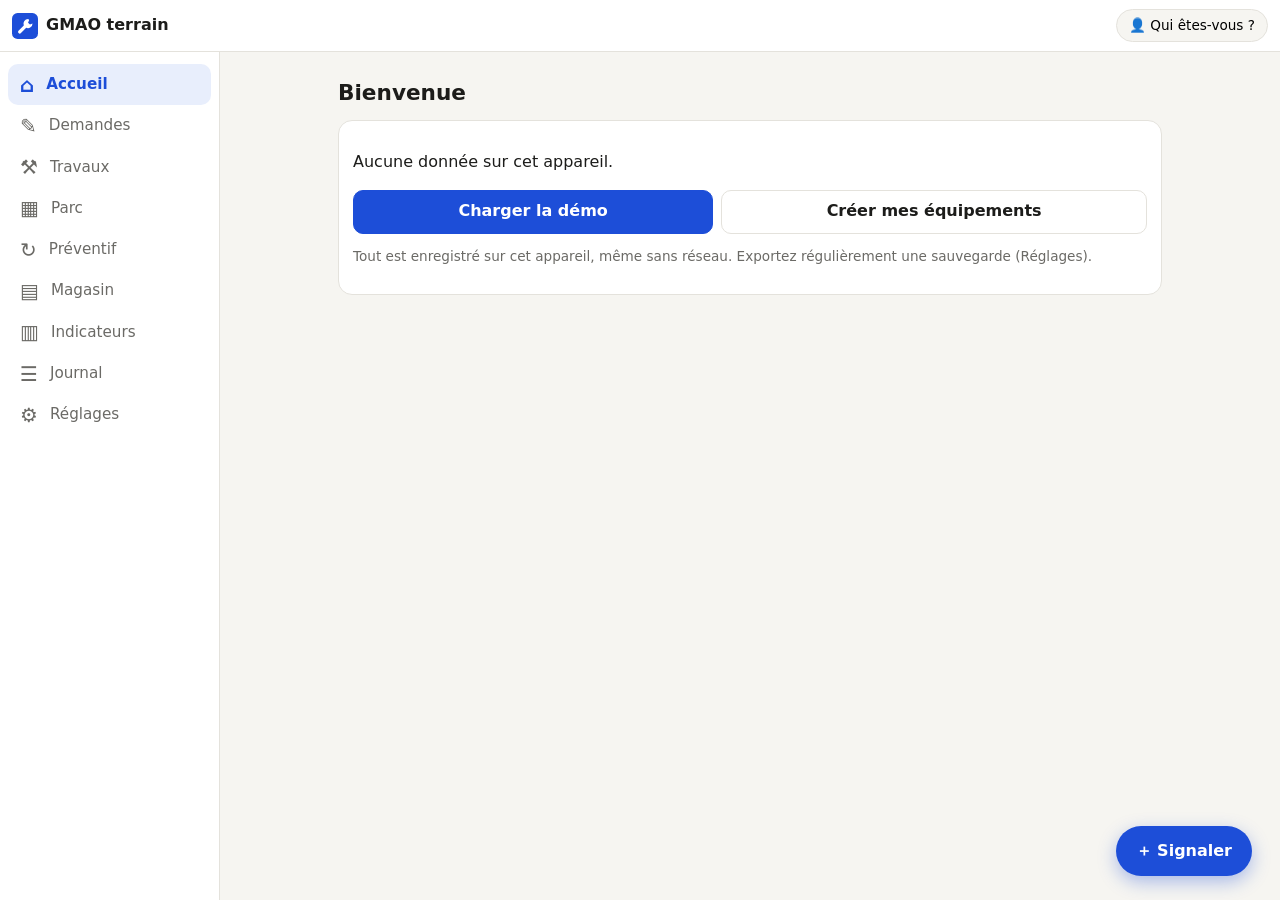
==== index.html @ 7b44b562 "Volet C · C3 : seuils et « À réapprovisionner » - Fiche article : seuils par site (repère provisoire" ====
<!DOCTYPE html>
<html lang="fr">
<head>
  <meta charset="utf-8">
  <meta name="viewport" content="width=device-width, initial-scale=1, viewport-fit=cover">
  <meta name="theme-color" content="#1d4ed8">
  <title>GMAO terrain</title>
  <link rel="manifest" href="manifest.webmanifest">
  <link rel="icon" href="icon.svg" type="image/svg+xml">
  <link rel="apple-touch-icon" href="icon.svg">
  <link rel="stylesheet" href="css/app.css">
</head>
<body>
  <header class="top">
    <a href="#/accueil" class="brand"><img src="icon.svg" alt="" width="26" height="26"> <span class="brand-txt">GMAO terrain</span></a>
    <button id="site" class="site hidden" data-act="site" type="button"></button>
    <span id="net" class="net"></span>
    <button id="sync" class="sync hidden" data-act="sync-ouvrir" type="button"></button>
    <button id="who" class="who" data-act="who" type="button"></button>
  </header>

  <nav class="tabs" aria-label="Navigation principale">
    <a href="#/accueil" data-tab="accueil"><span class="ic">⌂</span>Accueil</a>
    <a href="#/demandes" data-tab="demandes"><span class="ic">✎</span>Demandes</a>
    <a href="#/ots" data-tab="ots"><span class="ic">⚒</span>Travaux</a>
    <a href="#/parc" data-tab="parc"><span class="ic">▦</span>Parc</a>
    <a href="#/plus" data-tab="plus" class="only-mobile"><span class="ic">≡</span>Plus</a>
    <a href="#/preventif" data-tab="preventif" class="only-desktop"><span class="ic">↻</span>Préventif</a>
    <a href="#/magasin" data-tab="magasin" class="only-desktop"><span class="ic">▤</span>Magasin</a>
    <a href="#/indicateurs" data-tab="indicateurs" class="only-desktop"><span class="ic">▥</span>Indicateurs</a>
    <a href="#/journal" data-tab="journal" class="only-desktop"><span class="ic">☰</span>Journal</a>
    <a href="#/reglages" data-tab="reglages" class="only-desktop"><span class="ic">⚙</span>Réglages</a>
  </nav>

  <main id="view" tabindex="-1"><p class="muted pad">Chargement…</p></main>

  <a href="#/signaler" class="fab" id="fab">＋ Signaler</a>
  <div id="toast" role="status" aria-live="polite"></div>

  <script src="js/store.js"></script>
  <script src="js/sync.js"></script>
  <script src="js/calculs.js"></script>
  <script src="js/qr.js"></script>
  <script src="js/app.js"></script>
  <script src="js/vues/magasin.js"></script>
  <script src="js/vues/reappro.js"></script>
</body>
</html>
---- css/app.css ----
:root {
  --bg: #f6f5f1; --card: #fff; --ink: #1c1c1a; --muted: #6b6a66; --line: #e4e2dc;
  --blue: #1d4ed8; --blue-soft: #e8eefc; --red: #c2410c; --red-soft: #fdece4;
  --amber: #a16207; --amber-soft: #fbf3dc; --green: #15803d; --green-soft: #e3f4e8;
  --radius: 14px; --tabs-h: 62px; --top-h: 52px;
  --safe-b: env(safe-area-inset-bottom, 0px);
}
* { box-sizing: border-box; }
html { -webkit-text-size-adjust: 100%; }
body {
  margin: 0; background: var(--bg); color: var(--ink);
  font: 16px/1.4 system-ui, -apple-system, "Segoe UI", Roboto, sans-serif;
  padding: var(--top-h) 0 calc(var(--tabs-h) + var(--safe-b) + 76px);
}
a { color: var(--blue); text-decoration: none; }
h1 { font-size: 1.35rem; margin: 4px 0 12px; }
h2 { font-size: 1.02rem; margin: 22px 0 8px; }
h3 { font-size: 1.05rem; margin: 0 0 12px; }
.muted { color: var(--muted); }
.small { font-size: .85rem; }
.pad { padding: 16px; }
.row { display: flex; gap: 8px; align-items: center; flex-wrap: wrap; }
.grow { flex: 1; }
.right { margin-left: auto; }
.hidden { display: none !important; }

/* barre haute */
.top {
  position: fixed; inset: 0 0 auto 0; height: var(--top-h); z-index: 20;
  display: flex; align-items: center; gap: 10px; padding: 0 12px;
  background: var(--card); border-bottom: 1px solid var(--line);
}
.brand { display: flex; align-items: center; gap: 8px; font-weight: 700; color: var(--ink); }
.site { border: 1px solid var(--line); background: var(--blue-soft); color: var(--blue); border-radius: 99px; padding: 5px 10px;
  font: inherit; font-size: .8rem; font-weight: 600; max-width: 34vw; overflow: hidden; text-overflow: ellipsis; white-space: nowrap; cursor: pointer; }
@media (max-width: 520px) { .brand-txt { display: none; } }
.net { font-size: .75rem; padding: 3px 8px; border-radius: 99px; background: var(--green-soft); color: var(--green); }
.net.off { background: var(--amber-soft); color: var(--amber); }
.who {
  margin-left: auto; border: 1px solid var(--line); background: var(--bg); border-radius: 99px;
  padding: 6px 12px; font: inherit; font-size: .85rem; max-width: 46vw; overflow: hidden; text-overflow: ellipsis; white-space: nowrap;
}

/* navigation */
.tabs {
  position: fixed; inset: auto 0 0 0; z-index: 20; display: flex;
  height: calc(var(--tabs-h) + var(--safe-b)); padding-bottom: var(--safe-b);
  background: var(--card); border-top: 1px solid var(--line);
}
.tabs a {
  flex: 1; display: flex; flex-direction: column; align-items: center; justify-content: center;
  gap: 2px; font-size: .72rem; color: var(--muted);
}
.tabs a .ic { font-size: 1.25rem; line-height: 1; }
.tabs a.on { color: var(--blue); font-weight: 600; }
.only-desktop { display: none !important; }

main { max-width: 880px; margin: 0 auto; padding: 14px 14px 0; outline: none; }

.fab {
  position: fixed; right: 16px; bottom: calc(var(--tabs-h) + var(--safe-b) + 14px); z-index: 19;
  background: var(--blue); color: #fff; font-weight: 700; padding: 14px 20px; border-radius: 99px;
  box-shadow: 0 6px 18px rgba(29, 78, 216, .35);
}

@media (min-width: 900px) {
  body { padding: var(--top-h) 0 40px 220px; }
  .tabs {
    inset: var(--top-h) auto 0 0; width: 220px; height: auto; flex-direction: column;
    border-top: 0; border-right: 1px solid var(--line); padding: 12px 8px;
  }
  .tabs a { flex: none; flex-direction: row; justify-content: flex-start; gap: 12px; font-size: .95rem; padding: 10px 12px; border-radius: 10px; }
  .tabs a.on { background: var(--blue-soft); }
  .only-mobile { display: none !important; }
  .only-desktop { display: flex !important; }
  main { padding: 22px 28px 0; }
  .fab { bottom: 24px; right: 28px; }
}

/* cartes et listes */
.card { background: var(--card); border: 1px solid var(--line); border-radius: var(--radius); padding: 14px; margin-bottom: 10px; }
a.card, .card.link { display: block; color: inherit; }
a.card:active { background: #fafaf8; }
.card .t { font-weight: 650; }
.card .s { color: var(--muted); font-size: .88rem; margin-top: 3px; }
.list-empty { padding: 18px; text-align: center; color: var(--muted); border: 1px dashed var(--line); border-radius: var(--radius); }

.tiles { display: grid; grid-template-columns: repeat(2, 1fr); gap: 10px; }
@media (min-width: 640px) { .tiles { grid-template-columns: repeat(4, 1fr); } }
.tile { background: var(--card); border: 1px solid var(--line); border-radius: var(--radius); padding: 12px 14px; color: inherit; display: block; }
.tile b { display: block; font-size: 1.6rem; }
.tile span { font-size: .85rem; color: var(--muted); }
.tile.red b { color: var(--red); } .tile.amber b { color: var(--amber); } .tile.blue b { color: var(--blue); }

.badge { display: inline-block; font-size: .74rem; font-weight: 600; padding: 2px 8px; border-radius: 99px; border: 1px solid var(--line); background: var(--bg); white-space: nowrap; }
.badge.red { background: var(--red-soft); color: var(--red); border-color: transparent; }
.badge.amber { background: var(--amber-soft); color: var(--amber); border-color: transparent; }
.badge.green { background: var(--green-soft); color: var(--green); border-color: transparent; }
.badge.blue { background: var(--blue-soft); color: var(--blue); border-color: transparent; }
.dot { display: inline-block; width: 10px; height: 10px; border-radius: 50%; background: var(--green); flex: none; }
.dot.indisponible { background: var(--red); } .dot.degrade, .dot.anomalie { background: #d97706; } .dot.inconnu { background: #9ca3af; }

dl.kv { display: grid; grid-template-columns: max-content 1fr; gap: 6px 14px; margin: 0; font-size: .93rem; }
dl.kv dt { color: var(--muted); } dl.kv dd { margin: 0; }

/* boutons */
.btn {
  display: inline-flex; align-items: center; justify-content: center; gap: 6px;
  min-height: 44px; padding: 0 16px; border-radius: 10px; border: 1px solid var(--line);
  background: var(--card); color: var(--ink); font: inherit; font-weight: 600; cursor: pointer;
}
.btn.primary { background: var(--blue); border-color: var(--blue); color: #fff; }
.btn.danger { color: var(--red); }
.btn.ghost { background: transparent; }
.btn.sm { min-height: 34px; padding: 0 12px; font-size: .88rem; }
.btn.block { width: 100%; }
.btn:disabled { opacity: .5; }
.actions { display: flex; gap: 8px; flex-wrap: wrap; margin: 12px 0; }
.actions .btn { flex: 1 1 auto; }

/* formulaires */
label.f { display: block; margin: 14px 0 6px; font-weight: 600; font-size: .92rem; }
label.f .opt { font-weight: 400; color: var(--muted); }
input[type=text], input[type=search], input[type=number], input[type=date], input[type=datetime-local],
input[type=email], input[type=password], input[type=url], input[type=tel], select, textarea {
  width: 100%; min-height: 46px; padding: 10px 12px; border: 1px solid var(--line); border-radius: 10px;
  background: #fff; font: inherit; color: inherit;
}
textarea { min-height: 84px; resize: vertical; }
input:focus, select:focus, textarea:focus { outline: 2px solid var(--blue); outline-offset: -1px; }

.chips { display: flex; flex-wrap: wrap; gap: 8px; }
.chip { position: relative; }
.chip input { position: absolute; opacity: 0; pointer-events: none; }
.chip span {
  display: inline-block; padding: 9px 14px; min-height: 40px; border-radius: 99px;
  border: 1px solid var(--line); background: #fff; cursor: pointer; font-size: .92rem; user-select: none;
}
.chip input:checked + span { background: var(--blue); border-color: var(--blue); color: #fff; }
.chip input:focus-visible + span { outline: 2px solid var(--blue); outline-offset: 2px; }
.chip.indisponible input:checked + span { background: var(--red); border-color: var(--red); }
.chip.degrade input:checked + span, .chip.anomalie input:checked + span { background: #d97706; border-color: #d97706; }

.check { display: flex; gap: 10px; align-items: center; padding: 12px; border: 1px solid var(--line); border-radius: 10px; background: #fff; margin-top: 14px; font-weight: 600; }
.check input { width: 22px; height: 22px; }

details.more { margin-top: 14px; border: 1px solid var(--line); border-radius: 10px; background: #fff; padding: 0 12px; }
details.more summary { padding: 12px 0; cursor: pointer; font-weight: 600; }
details.more[open] { padding-bottom: 12px; }

.picker-results { display: grid; gap: 6px; margin-top: 8px; }
.picker-results button { text-align: left; padding: 10px 12px; border: 1px solid var(--line); border-radius: 10px; background: #fff; font: inherit; cursor: pointer; }
.picked { display: flex; align-items: center; gap: 10px; padding: 12px; border-radius: 10px; background: var(--blue-soft); }

.warn { background: var(--amber-soft); color: #713f12; border-radius: 10px; padding: 10px 12px; font-size: .9rem; margin-top: 10px; }
.info { background: var(--blue-soft); color: #1e3a8a; border-radius: 10px; padding: 10px 12px; font-size: .9rem; }

.sticky-save { position: sticky; bottom: calc(var(--tabs-h) + var(--safe-b) + 8px); margin-top: 18px; }
@media (min-width: 900px) { .sticky-save { bottom: 16px; } }

/* listes internes */
.lines { list-style: none; margin: 0; padding: 0; }
.lines li { display: flex; gap: 8px; align-items: center; padding: 10px 0; border-top: 1px solid var(--line); }
.lines li:first-child { border-top: 0; }
.lines li.off { color: var(--muted); text-decoration: line-through; }

.bar { height: 10px; border-radius: 99px; background: var(--blue); min-width: 4px; }
.barrow { display: grid; grid-template-columns: 130px 1fr 40px; gap: 10px; align-items: center; font-size: .9rem; margin: 6px 0; }

.journal-item { font-size: .86rem; padding: 8px 0; border-top: 1px solid var(--line); }
.journal-item code { background: var(--bg); padding: 0 4px; border-radius: 4px; }

.seg { display: flex; gap: 6px; overflow-x: auto; padding-bottom: 4px; margin-bottom: 10px; }
.seg a { white-space: nowrap; padding: 7px 13px; border-radius: 99px; border: 1px solid var(--line); background: #fff; color: var(--ink); font-size: .9rem; }
.seg a.on { background: var(--ink); color: #fff; border-color: var(--ink); }

/* fenêtres (bas d'écran sur mobile) */
dialog.sheet {
  border: 0; padding: 0; width: 100%; max-width: 560px; max-height: 92vh; border-radius: 18px 18px 0 0;
  margin: auto auto 0; background: var(--card); color: var(--ink);
}
dialog.sheet::backdrop { background: rgba(0, 0, 0, .35); }
dialog.sheet form { padding: 18px 16px calc(16px + var(--safe-b)); overflow-y: auto; max-height: 92vh; }
dialog.sheet .sheet-actions { display: flex; gap: 8px; margin-top: 18px; }
dialog.sheet .sheet-actions .btn { flex: 1; }
@media (min-width: 640px) { dialog.sheet { margin: auto; border-radius: 18px; } }

#toast {
  position: fixed; left: 50%; transform: translateX(-50%); bottom: calc(var(--tabs-h) + var(--safe-b) + 80px);
  background: var(--ink); color: #fff; padding: 10px 16px; border-radius: 10px; font-size: .92rem;
  opacity: 0; pointer-events: none; transition: opacity .2s; z-index: 50; max-width: 90vw;
}
#toast.show { opacity: 1; }

video.scan { width: 100%; border-radius: 10px; background: #000; }

/* photos */
.thumbs { display: flex; flex-wrap: wrap; gap: 8px; margin-bottom: 8px; }
.thumbs:empty { display: none; }
.thumbs button { position: relative; padding: 0; border: 0; background: none; cursor: pointer; }
.thumbs img { width: 76px; height: 76px; object-fit: cover; border-radius: 10px; display: block; border: 1px solid var(--line); }
.thumbs .rm { position: absolute; top: -6px; right: -6px; width: 22px; height: 22px; border-radius: 50%; background: var(--ink); color: #fff; font-size: 14px; line-height: 22px; text-align: center; }

/* planche de QR codes */
.qr-grid { display: grid; grid-template-columns: repeat(auto-fill, minmax(260px, 1fr)); gap: 10px; margin-top: 14px; }
.qr-label { display: flex; gap: 10px; align-items: center; background: #fff; border: 1px dashed #bbb; border-radius: 10px; padding: 8px; break-inside: avoid; }
.qr-label svg { flex: none; }
@media print {
  body { padding: 0 !important; background: #fff; }
  .top, .tabs, .fab, #toast, .no-print { display: none !important; }
  main { max-width: none; padding: 0; }
  .qr-grid { grid-template-columns: repeat(3, 1fr); gap: 4mm; margin: 0; }
  .qr-label { border-color: #999; page-break-inside: avoid; }
}

/* voyant de synchronisation */
.sync { border: 0; border-radius: 99px; padding: 4px 10px; font: inherit; font-size: .75rem; background: var(--bg); color: var(--muted); cursor: pointer; white-space: nowrap; }
.sync.ok { background: var(--green-soft); color: var(--green); }
.sync.wait { background: var(--amber-soft); color: var(--amber); }
.sync.err { background: var(--red-soft); color: var(--red); }

.maj { position: fixed; left: 50%; transform: translateX(-50%); top: calc(var(--top-h) + 8px); z-index: 60; display: flex; gap: 10px; align-items: center; width: max-content; max-width: 92vw; white-space: nowrap;
  background: var(--ink); color: #fff; padding: 8px 8px 8px 14px; border-radius: 12px; font-size: .9rem; box-shadow: 0 6px 18px rgba(0,0,0,.2); }
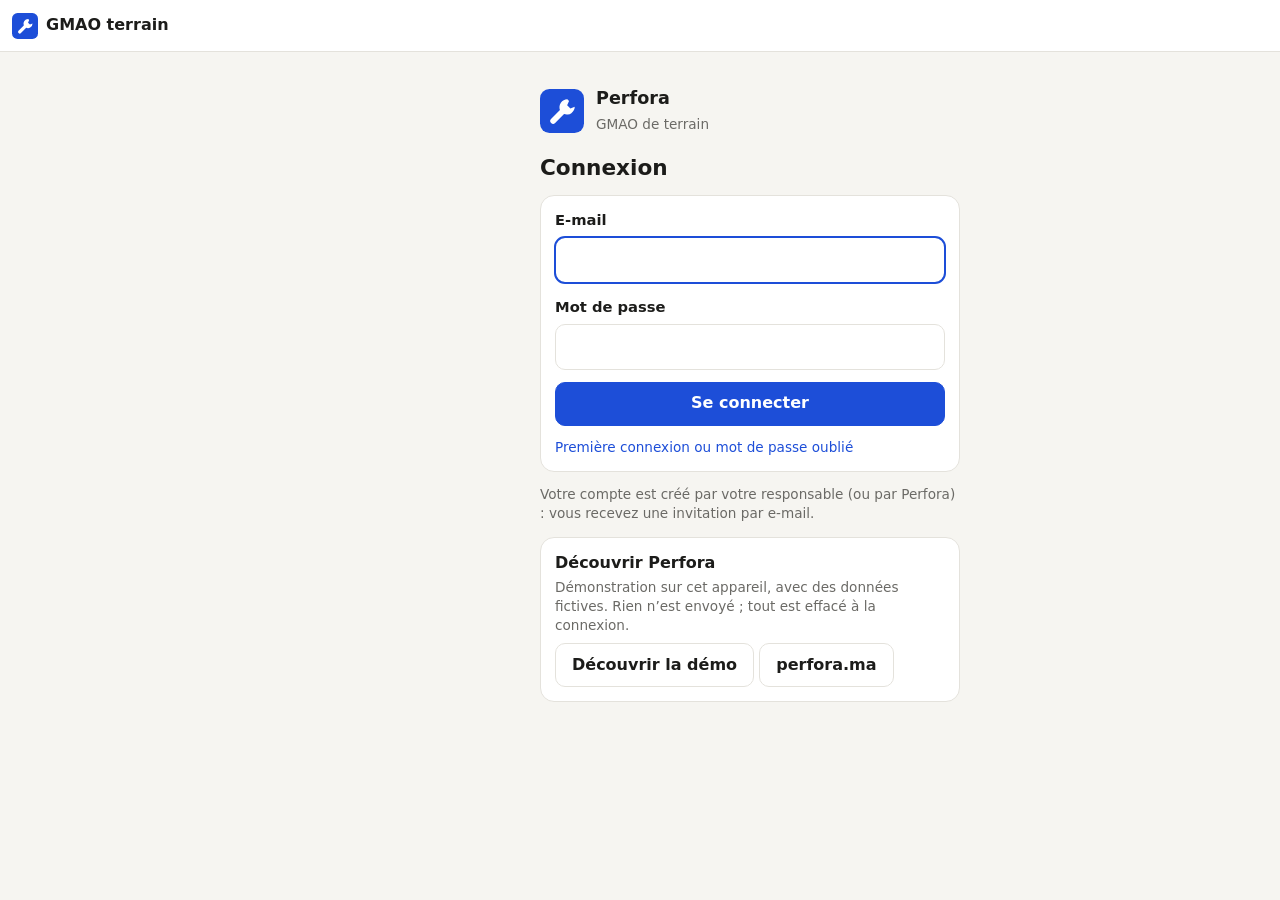
==== commit b7621067: "v32 : D3 énergie sur le terrain — compteurs (ressources et équipements), QR, relevés à faire, saisie" ====
--- a/index.html
+++ b/index.html
@@ -44,5 +44,8 @@
   <script src="js/app.js"></script>
   <script src="js/vues/magasin.js"></script>
   <script src="js/vues/reappro.js"></script>
+  <script src="js/vues/achats.js"></script>
+  <script src="js/vues/mise_en_service.js"></script>
+  <script src="js/vues/compteurs.js"></script>
 </body>
 </html>
--- a/css/app.css
+++ b/css/app.css
@@ -221,3 +221,14 @@
 
 .maj { position: fixed; left: 50%; transform: translateX(-50%); top: calc(var(--top-h) + 8px); z-index: 60; display: flex; gap: 10px; align-items: center; width: max-content; max-width: 92vw; white-space: nowrap;
   background: var(--ink); color: #fff; padding: 8px 8px 8px 14px; border-radius: 12px; font-size: .9rem; box-shadow: 0 6px 18px rgba(0,0,0,.2); }
+
+/* Écran de connexion : ni onglets, ni bouton Signaler, ni voyants */
+body.ecran-connexion .tabs, body.ecran-connexion #fab, body.ecran-connexion #sync, body.ecran-connexion #site, body.ecran-connexion #who { display: none !important; }
+body.ecran-connexion { padding-bottom: 24px; }
+.connexion { max-width: 420px; margin: 0 auto; }
+.connexion-marque { display: flex; gap: 12px; align-items: center; margin: 12px 0 18px; font-size: 1.1rem; }
+.btn.block { width: 100%; }
+
+/* Fichiers joints : vignette en cours de chargement ou absente hors ligne */
+.thumbs img.attente { background: var(--line); min-height: 64px; }
+.thumbs img.absente { background: var(--bg); outline: 1px dashed var(--line); }
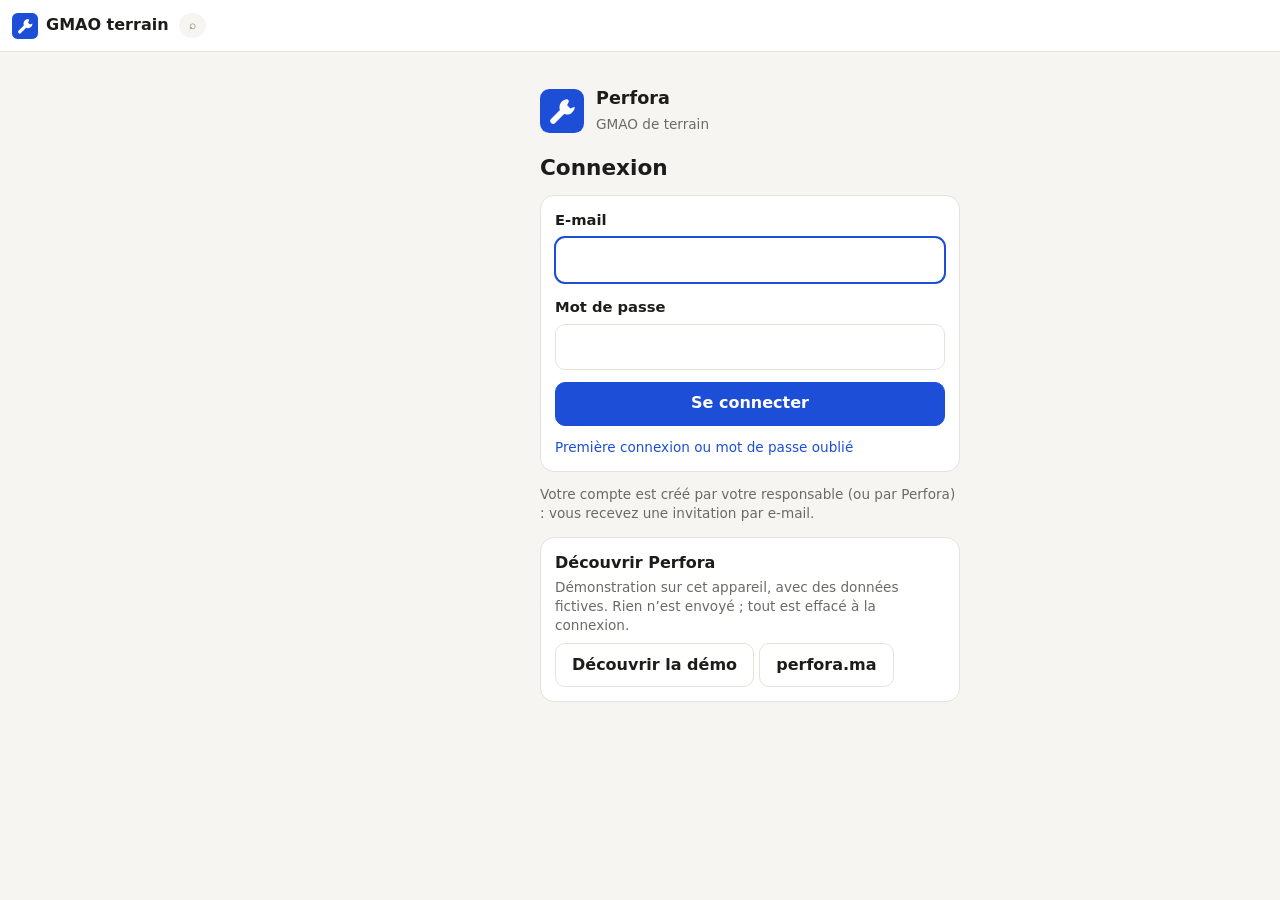
==== commit f6638a24: "R1 (en cours) : navigation et droits par rôle Co-Authored-By: Claude Opus 5.5 <noreply@anthropic.com" ====
--- a/index.html
+++ b/index.html
@@ -16,6 +16,7 @@
     <button id="site" class="site hidden" data-act="site" type="button"></button>
     <span id="net" class="net"></span>
     <button id="sync" class="sync hidden" data-act="sync-ouvrir" type="button"></button>
+    <a id="chercher" class="sync" href="#/recherche" aria-label="Rechercher" title="Rechercher">⌕</a>
     <button id="who" class="who" data-act="who" type="button"></button>
   </header>
 
@@ -39,6 +40,7 @@
 
   <script src="js/store.js"></script>
   <script src="js/sync.js"></script>
+  <script src="js/erreurs.js"></script>
   <script src="js/calculs.js"></script>
   <script src="js/qr.js"></script>
   <script src="js/app.js"></script>
@@ -47,5 +49,7 @@
   <script src="js/vues/achats.js"></script>
   <script src="js/vues/mise_en_service.js"></script>
   <script src="js/vues/compteurs.js"></script>
+  <script src="js/vues/energie.js"></script>
+  <script src="js/vues/navigation.js"></script>
 </body>
 </html>
